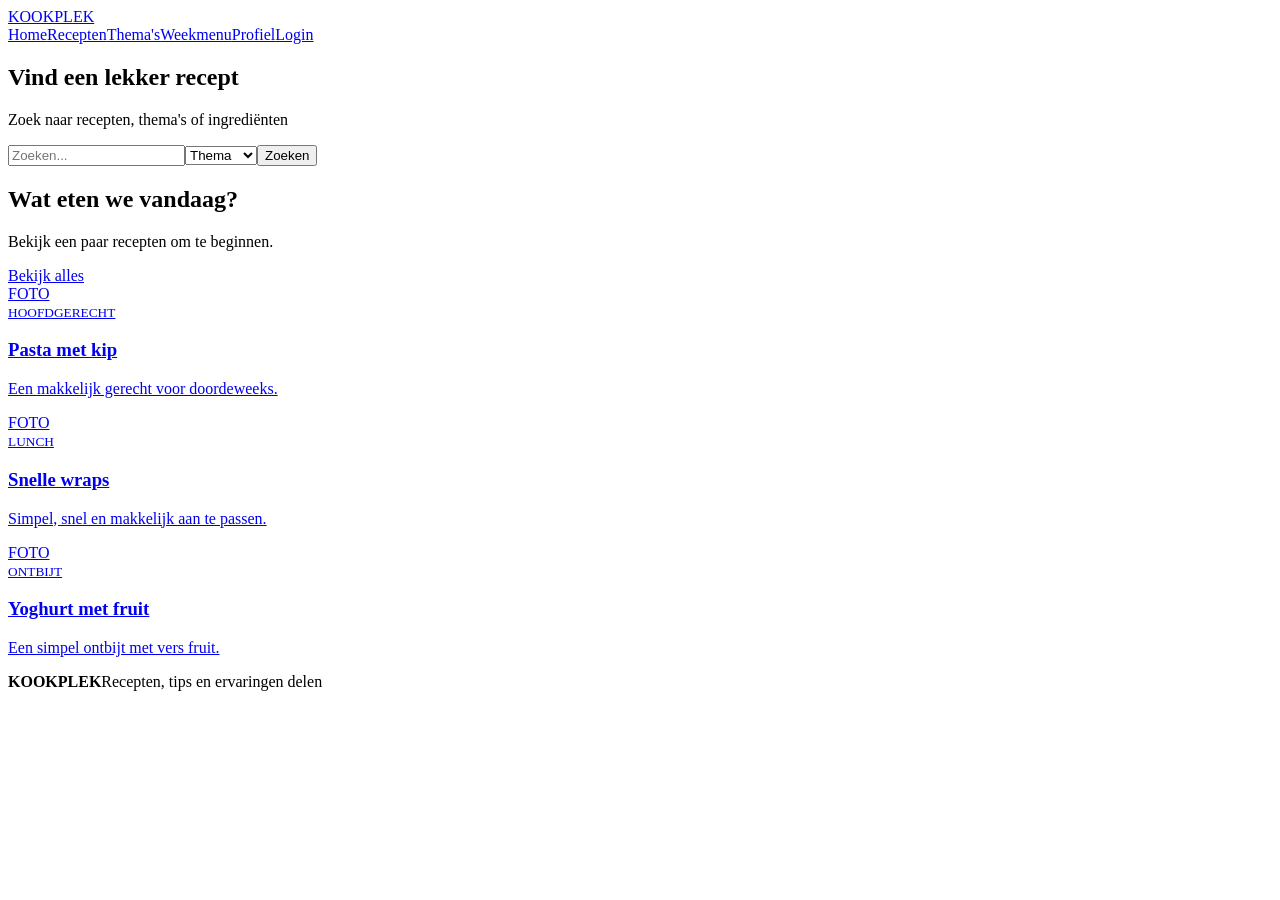
==== index.html @ 797f2d8d "Herbouw HTML website volgens wireframes" ====
<!DOCTYPE html><html lang="nl"><head><meta charset="UTF-8"><meta name="viewport" content="width=device-width,initial-scale=1.0"><title>Home | Kookplek</title><link rel="stylesheet" href="style.css"></head><body><header><div class="wrap nav"><a class="logo" href="index.html"><span class="logo-box"></span>KOOKPLEK</a><nav><a href="index.html">Home</a><a href="recepten.html">Recepten</a><a href="themas.html">Thema's</a><a href="weekmenu.html">Weekmenu</a><a href="profiel.html">Profiel</a><a class="login-link" href="login.html">Login</a></nav></div></header><main><section class="hero"><div class="wrap hero-inner"><h1>Vind een lekker recept</h1><p>Zoek naar recepten, thema's of ingrediënten</p><form class="search"><input type="text" placeholder="Zoeken..."><select><option>Thema</option><option>Snel</option><option>Gezond</option><option>Italiaans</option></select><button type="button">Zoeken</button></form></div></section><section class="section"><div class="wrap"><div class="title-row"><div><h2>Wat eten we vandaag?</h2><p>Bekijk een paar recepten om te beginnen.</p></div><a href="recepten.html">Bekijk alles</a></div><div class="cards three"><a class="card" href="recept-detail.html"><div class="photo">FOTO</div><div class="card-text"><small>HOOFDGERECHT</small><h3>Pasta met kip</h3><p>Een makkelijk gerecht voor doordeweeks.</p></div></a><a class="card" href="recept-detail.html"><div class="photo">FOTO</div><div class="card-text"><small>LUNCH</small><h3>Snelle wraps</h3><p>Simpel, snel en makkelijk aan te passen.</p></div></a><a class="card" href="recept-detail.html"><div class="photo">FOTO</div><div class="card-text"><small>ONTBIJT</small><h3>Yoghurt met fruit</h3><p>Een simpel ontbijt met vers fruit.</p></div></a></div></div></section></main><footer><div class="wrap footer"><strong>KOOKPLEK</strong><span>Recepten, tips en ervaringen delen</span></div></footer></body></html>
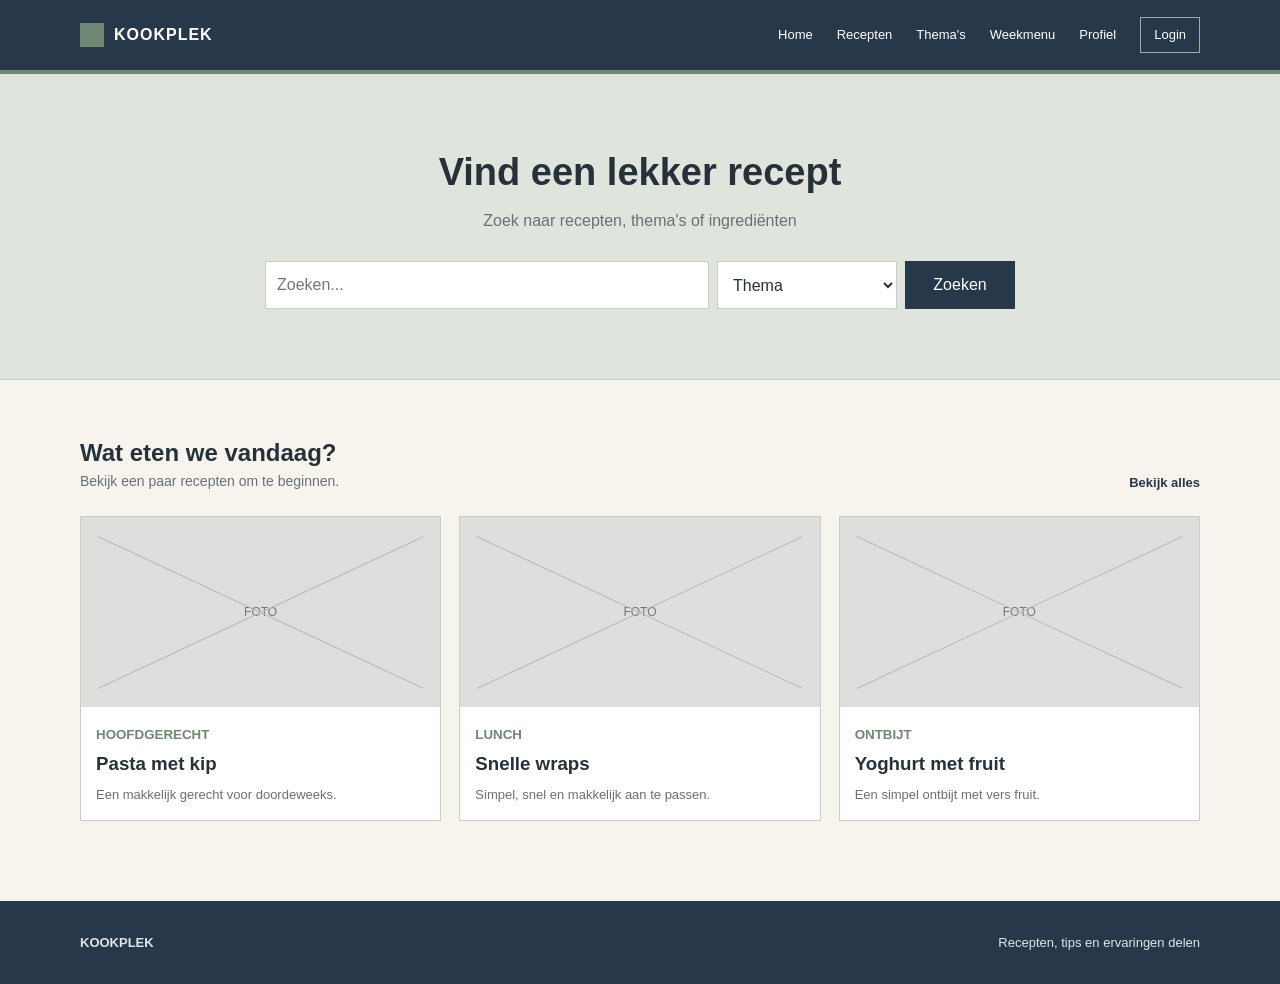
==== commit b2391a91: "Trigger GitHub Pages redeploy" ====
--- a/index.html
+++ b/index.html
@@ -1 +1,2 @@
-<!DOCTYPE html><html lang="nl"><head><meta charset="UTF-8"><meta name="viewport" content="width=device-width,initial-scale=1.0"><title>Home | Kookplek</title><link rel="stylesheet" href="style.css"></head><body><header><div class="wrap nav"><a class="logo" href="index.html"><span class="logo-box"></span>KOOKPLEK</a><nav><a href="index.html">Home</a><a href="recepten.html">Recepten</a><a href="themas.html">Thema's</a><a href="weekmenu.html">Weekmenu</a><a href="profiel.html">Profiel</a><a class="login-link" href="login.html">Login</a></nav></div></header><main><section class="hero"><div class="wrap hero-inner"><h1>Vind een lekker recept</h1><p>Zoek naar recepten, thema's of ingrediënten</p><form class="search"><input type="text" placeholder="Zoeken..."><select><option>Thema</option><option>Snel</option><option>Gezond</option><option>Italiaans</option></select><button type="button">Zoeken</button></form></div></section><section class="section"><div class="wrap"><div class="title-row"><div><h2>Wat eten we vandaag?</h2><p>Bekijk een paar recepten om te beginnen.</p></div><a href="recepten.html">Bekijk alles</a></div><div class="cards three"><a class="card" href="recept-detail.html"><div class="photo">FOTO</div><div class="card-text"><small>HOOFDGERECHT</small><h3>Pasta met kip</h3><p>Een makkelijk gerecht voor doordeweeks.</p></div></a><a class="card" href="recept-detail.html"><div class="photo">FOTO</div><div class="card-text"><small>LUNCH</small><h3>Snelle wraps</h3><p>Simpel, snel en makkelijk aan te passen.</p></div></a><a class="card" href="recept-detail.html"><div class="photo">FOTO</div><div class="card-text"><small>ONTBIJT</small><h3>Yoghurt met fruit</h3><p>Een simpel ontbijt met vers fruit.</p></div></a></div></div></section></main><footer><div class="wrap footer"><strong>KOOKPLEK</strong><span>Recepten, tips en ervaringen delen</span></div></footer></body></html>+<!DOCTYPE html><html lang="nl"><head><meta charset="UTF-8"><meta name="viewport" content="width=device-width,initial-scale=1.0"><title>Home | Kookplek</title><link rel="stylesheet" href="style.css"></head><body><header><div class="wrap nav"><a class="logo" href="index.html"><span class="logo-box"></span>KOOKPLEK</a><nav><a href="index.html">Home</a><a href="recepten.html">Recepten</a><a href="themas.html">Thema's</a><a href="weekmenu.html">Weekmenu</a><a href="profiel.html">Profiel</a><a class="login-link" href="login.html">Login</a></nav></div></header><main><section class="hero"><div class="wrap hero-inner"><h1>Vind een lekker recept</h1><p>Zoek naar recepten, thema's of ingrediënten</p><form class="search"><input type="text" placeholder="Zoeken..."><select><option>Thema</option><option>Snel</option><option>Gezond</option><option>Italiaans</option></select><button type="button">Zoeken</button></form></div></section><section class="section"><div class="wrap"><div class="title-row"><div><h2>Wat eten we vandaag?</h2><p>Bekijk een paar recepten om te beginnen.</p></div><a href="recepten.html">Bekijk alles</a></div><div class="cards three"><a class="card" href="recept-detail.html"><div class="photo">FOTO</div><div class="card-text"><small>HOOFDGERECHT</small><h3>Pasta met kip</h3><p>Een makkelijk gerecht voor doordeweeks.</p></div></a><a class="card" href="recept-detail.html"><div class="photo">FOTO</div><div class="card-text"><small>LUNCH</small><h3>Snelle wraps</h3><p>Simpel, snel en makkelijk aan te passen.</p></div></a><a class="card" href="recept-detail.html"><div class="photo">FOTO</div><div class="card-text"><small>ONTBIJT</small><h3>Yoghurt met fruit</h3><p>Een simpel ontbijt met vers fruit.</p></div></a></div></div></section></main><footer><div class="wrap footer"><strong>KOOKPLEK</strong><span>Recepten, tips en ervaringen delen</span></div></footer></body></html>
+<!-- redeploy: 2026-10-06 -->
--- a/style.css
+++ b/style.css
@@ -0,0 +1 @@
+:root{--navy:#26384a;--green:#6f8871;--sage:#dfe5dc;--sand:#eee8dc;--cream:#f7f4ed;--white:#fff;--text:#27313a;--muted:#697078;--border:#c9cec7;--red:#9a4d4d;--max:1120px}*{box-sizing:border-box}body{margin:0;font-family:Arial,Helvetica,sans-serif;background:var(--cream);color:var(--text);line-height:1.5}a{text-decoration:none;color:inherit}.wrap{width:min(var(--max),calc(100% - 40px));margin:auto}header{background:var(--navy);color:white;border-bottom:4px solid var(--green)}.nav{min-height:70px;display:flex;align-items:center;justify-content:space-between}.logo{font-weight:bold;letter-spacing:1px;display:flex;gap:10px;align-items:center}.logo-box{width:24px;height:24px;background:var(--green);display:block}nav{display:flex;gap:24px;align-items:center;font-size:13px}.login-link{border:1px solid #9eabb6;padding:7px 13px}.hero{background:var(--sage);padding:70px 0;text-align:center;border-bottom:1px solid var(--border)}.hero h1,.page-head h1{font-size:38px;margin:0 0 8px}.hero p,.page-head p{margin:0;color:var(--muted)}.search{max-width:750px;margin:28px auto 0;display:grid;grid-template-columns:1fr 180px 110px;gap:8px}input,select,textarea{font:inherit;width:100%;padding:11px;border:1px solid var(--border);background:white;color:var(--text)}button{font:inherit;padding:11px 18px;border:0;background:var(--navy);color:white;cursor:pointer}button:hover{background:#182938}.section{padding:55px 0}.page-head{padding:42px 0;text-align:center;background:var(--sand);border-bottom:1px solid var(--border)}.title-row{display:flex;justify-content:space-between;align-items:end;margin-bottom:24px}.title-row h2,.title-row p{margin:0}.title-row p{color:var(--muted);font-size:14px}.title-row>a,.back{color:var(--navy);font-weight:bold;font-size:13px}.cards{display:grid;gap:18px}.three{grid-template-columns:repeat(3,1fr)}.four{grid-template-columns:repeat(4,1fr)}.card{background:white;border:1px solid var(--border)}.photo,.detail-photo,.banner-photo,.mini-photo{display:grid;place-items:center;background:#dedfdc;color:#777;font-size:12px;position:relative;overflow:hidden}.photo:before,.detail-photo:before,.banner-photo:before,.mini-photo:before,.photo:after,.detail-photo:after,.banner-photo:after,.mini-photo:after{content:"";position:absolute;left:0;top:50%;width:100%;height:1px;background:#b8bbb7}.photo:before,.detail-photo:before,.banner-photo:before,.mini-photo:before{transform:rotate(25deg)}.photo:after,.detail-photo:after,.banner-photo:after,.mini-photo:after{transform:rotate(-25deg)}.photo{height:190px}.card-text{padding:15px}.card-text h3{margin:4px 0 7px}.card-text p{margin:0;color:var(--muted);font-size:13px}.card-text small,.detail small{color:var(--green);font-weight:bold}.banner-photo{height:210px;margin-bottom:20px}.filters{display:grid;grid-template-columns:1fr repeat(3,160px) 70px;gap:8px;margin-bottom:25px}.pills{display:flex;gap:9px;flex-wrap:wrap;margin-bottom:25px}.pills button{background:var(--sage);color:var(--text);border:1px solid var(--border);padding:8px 16px}.detail{display:grid;grid-template-columns:1.1fr 1fr;gap:45px;align-items:center;margin-top:25px}.detail-photo{height:370px}.detail h1{font-size:35px;margin:7px 0}.detail p{color:var(--muted)}.info-row{display:grid;grid-template-columns:repeat(3,1fr);gap:8px;margin-top:25px}.info-row div{background:white;border:1px solid var(--border);padding:12px}.info-row span,.info-row b{display:block}.info-row span{font-size:11px;color:var(--muted)}.recipe-info{display:grid;grid-template-columns:1fr 1.7fr;gap:70px;margin-top:45px}.recipe-info li{padding:7px 0;border-bottom:1px solid var(--border)}.week{display:grid;grid-template-columns:repeat(5,1fr);gap:14px}.day{background:white;border:1px solid var(--border);padding:12px}.day .photo{height:150px;margin:10px 0}.day p{margin:0;color:var(--muted)}.download-box{display:flex;justify-content:space-between;align-items:center;background:var(--sage);border:1px solid var(--border);padding:14px;margin-top:22px}.login-layout{min-height:600px;display:grid;grid-template-columns:1fr 1.25fr 1fr;gap:50px;align-items:center}.side-block{display:grid;gap:20px;text-align:center;color:var(--muted);font-size:13px}.mini-photo{height:110px}.form-box{background:white;border:1px solid var(--border);padding:30px}.form-box h1,.form-box h2{margin-top:0}.form-box label{display:block;font-size:13px;font-weight:bold;margin:15px 0 5px}.form-box button{margin-top:18px}.form-box a{color:var(--navy);font-weight:bold}.form-page{min-height:600px;display:grid;place-items:center;padding:50px 20px}.register{width:min(430px,100%)}textarea{min-height:115px;resize:vertical}.profile-grid{display:grid;grid-template-columns:1fr 1fr;gap:50px;align-items:start}.manage{display:flex;justify-content:space-between;gap:15px;padding:15px 0;border-bottom:1px solid var(--border)}.manage span{display:block;font-size:12px;color:var(--muted)}.manage a{font-size:12px;color:var(--navy);margin-left:10px}.manage .delete{color:var(--red)}footer{background:var(--navy);color:#dfe5e8;padding:32px 0;margin-top:25px}.footer{display:flex;justify-content:space-between;font-size:13px}@media(max-width:850px){.nav{align-items:flex-start;flex-direction:column;padding:18px 0}.nav nav{flex-wrap:wrap;gap:12px 18px}.search,.filters,.detail,.recipe-info,.login-layout,.profile-grid{grid-template-columns:1fr}.three,.four{grid-template-columns:repeat(2,1fr)}.week{grid-template-columns:repeat(2,1fr)}.side-block{display:none}}@media(max-width:520px){.three,.four,.week,.info-row{grid-template-columns:1fr}.title-row,.footer,.download-box{align-items:flex-start;flex-direction:column;gap:12px}.hero h1,.page-head h1{font-size:30px}}
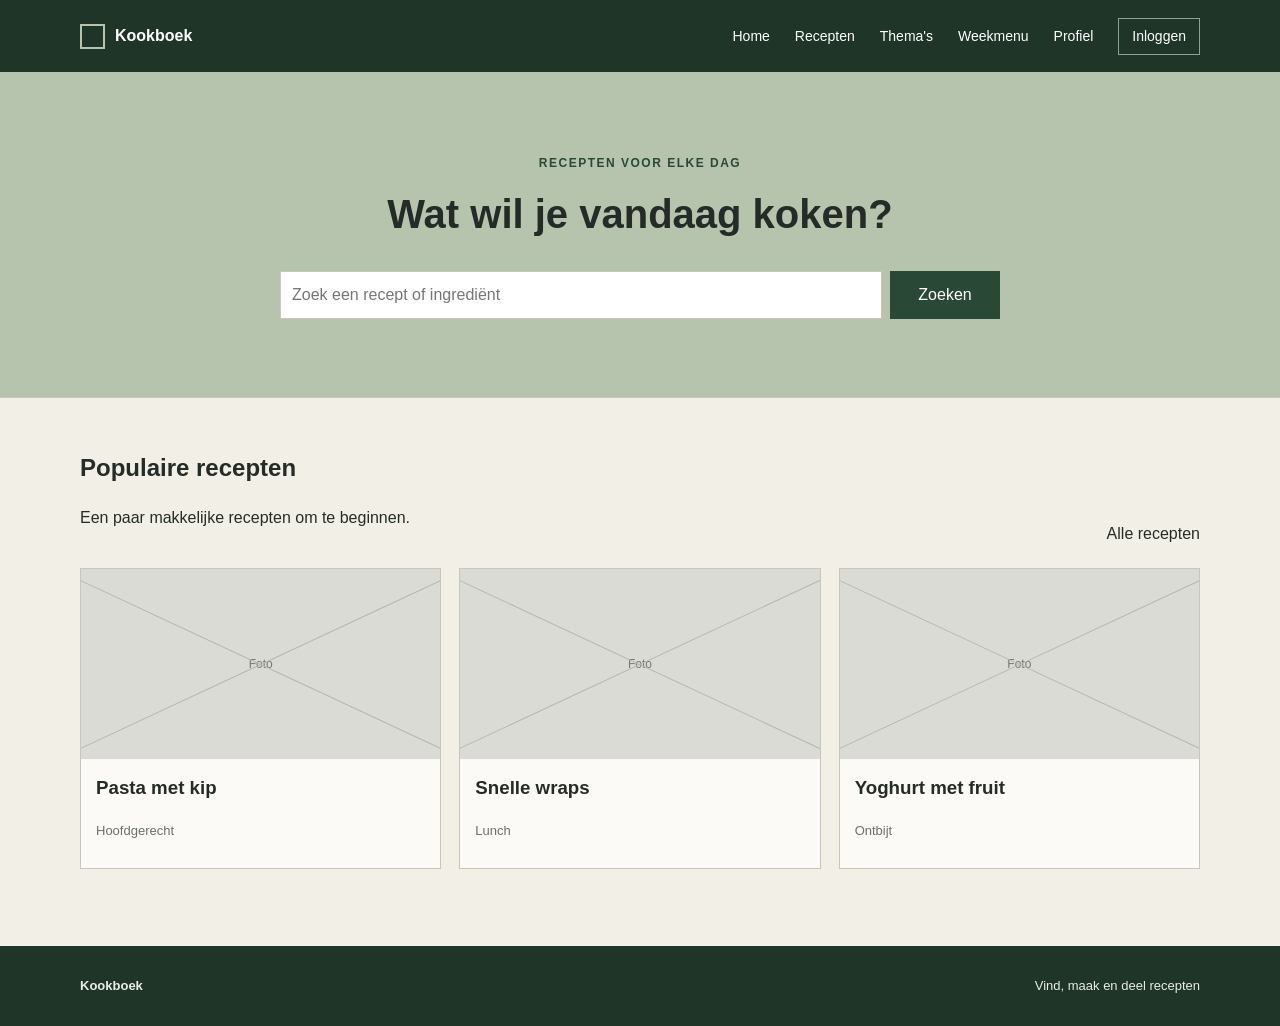
==== commit ab4ae4d1: "Herbouw pagina volgens wireframe" ====
--- a/index.html
+++ b/index.html
@@ -1,2 +1 @@
-<!DOCTYPE html><html lang="nl"><head><meta charset="UTF-8"><meta name="viewport" content="width=device-width,initial-scale=1.0"><title>Home | Kookplek</title><link rel="stylesheet" href="style.css"></head><body><header><div class="wrap nav"><a class="logo" href="index.html"><span class="logo-box"></span>KOOKPLEK</a><nav><a href="index.html">Home</a><a href="recepten.html">Recepten</a><a href="themas.html">Thema's</a><a href="weekmenu.html">Weekmenu</a><a href="profiel.html">Profiel</a><a class="login-link" href="login.html">Login</a></nav></div></header><main><section class="hero"><div class="wrap hero-inner"><h1>Vind een lekker recept</h1><p>Zoek naar recepten, thema's of ingrediënten</p><form class="search"><input type="text" placeholder="Zoeken..."><select><option>Thema</option><option>Snel</option><option>Gezond</option><option>Italiaans</option></select><button type="button">Zoeken</button></form></div></section><section class="section"><div class="wrap"><div class="title-row"><div><h2>Wat eten we vandaag?</h2><p>Bekijk een paar recepten om te beginnen.</p></div><a href="recepten.html">Bekijk alles</a></div><div class="cards three"><a class="card" href="recept-detail.html"><div class="photo">FOTO</div><div class="card-text"><small>HOOFDGERECHT</small><h3>Pasta met kip</h3><p>Een makkelijk gerecht voor doordeweeks.</p></div></a><a class="card" href="recept-detail.html"><div class="photo">FOTO</div><div class="card-text"><small>LUNCH</small><h3>Snelle wraps</h3><p>Simpel, snel en makkelijk aan te passen.</p></div></a><a class="card" href="recept-detail.html"><div class="photo">FOTO</div><div class="card-text"><small>ONTBIJT</small><h3>Yoghurt met fruit</h3><p>Een simpel ontbijt met vers fruit.</p></div></a></div></div></section></main><footer><div class="wrap footer"><strong>KOOKPLEK</strong><span>Recepten, tips en ervaringen delen</span></div></footer></body></html>
-<!-- redeploy: 2026-10-06 -->
+<!doctype html><html lang="nl"><head><meta charset="UTF-8"><meta name="viewport" content="width=device-width,initial-scale=1"><title>Home | Kookboek</title><link rel="stylesheet" href="style.css"></head><body><header><div class="wrap nav"><a class="logo" href="index.html"><span class="logo-box"></span>Kookboek</a><nav><a href="index.html">Home</a><a href="recepten.html">Recepten</a><a href="themas.html">Thema's</a><a href="weekmenu.html">Weekmenu</a><a href="profiel.html">Profiel</a><a class="login-link" href="login.html">Inloggen</a></nav></div></header><main><section class="hero"><div class="wrap"><p class="eyebrow">RECEPTEN VOOR ELKE DAG</p><h1>Wat wil je vandaag koken?</h1><form class="search"><input placeholder="Zoek een recept of ingrediënt"><button type="button">Zoeken</button></form></div></section><section class="section"><div class="wrap"><div class="title-row"><div><h2>Populaire recepten</h2><p>Een paar makkelijke recepten om te beginnen.</p></div><a href="recepten.html">Alle recepten</a></div><div class="cards three"><a class="card" href="recept-detail.html"><div class="photo">Foto</div><div class="card-text"><h3>Pasta met kip</h3><p>Hoofdgerecht</p></div></a><a class="card" href="recept-detail.html"><div class="photo">Foto</div><div class="card-text"><h3>Snelle wraps</h3><p>Lunch</p></div></a><a class="card" href="recept-detail.html"><div class="photo">Foto</div><div class="card-text"><h3>Yoghurt met fruit</h3><p>Ontbijt</p></div></a></div></div></section></main><footer><div class="wrap footer"><strong>Kookboek</strong><span>Vind, maak en deel recepten</span></div></footer></body></html>
--- a/style.css
+++ b/style.css
@@ -1 +1,26 @@
-:root{--navy:#26384a;--green:#6f8871;--sage:#dfe5dc;--sand:#eee8dc;--cream:#f7f4ed;--white:#fff;--text:#27313a;--muted:#697078;--border:#c9cec7;--red:#9a4d4d;--max:1120px}*{box-sizing:border-box}body{margin:0;font-family:Arial,Helvetica,sans-serif;background:var(--cream);color:var(--text);line-height:1.5}a{text-decoration:none;color:inherit}.wrap{width:min(var(--max),calc(100% - 40px));margin:auto}header{background:var(--navy);color:white;border-bottom:4px solid var(--green)}.nav{min-height:70px;display:flex;align-items:center;justify-content:space-between}.logo{font-weight:bold;letter-spacing:1px;display:flex;gap:10px;align-items:center}.logo-box{width:24px;height:24px;background:var(--green);display:block}nav{display:flex;gap:24px;align-items:center;font-size:13px}.login-link{border:1px solid #9eabb6;padding:7px 13px}.hero{background:var(--sage);padding:70px 0;text-align:center;border-bottom:1px solid var(--border)}.hero h1,.page-head h1{font-size:38px;margin:0 0 8px}.hero p,.page-head p{margin:0;color:var(--muted)}.search{max-width:750px;margin:28px auto 0;display:grid;grid-template-columns:1fr 180px 110px;gap:8px}input,select,textarea{font:inherit;width:100%;padding:11px;border:1px solid var(--border);background:white;color:var(--text)}button{font:inherit;padding:11px 18px;border:0;background:var(--navy);color:white;cursor:pointer}button:hover{background:#182938}.section{padding:55px 0}.page-head{padding:42px 0;text-align:center;background:var(--sand);border-bottom:1px solid var(--border)}.title-row{display:flex;justify-content:space-between;align-items:end;margin-bottom:24px}.title-row h2,.title-row p{margin:0}.title-row p{color:var(--muted);font-size:14px}.title-row>a,.back{color:var(--navy);font-weight:bold;font-size:13px}.cards{display:grid;gap:18px}.three{grid-template-columns:repeat(3,1fr)}.four{grid-template-columns:repeat(4,1fr)}.card{background:white;border:1px solid var(--border)}.photo,.detail-photo,.banner-photo,.mini-photo{display:grid;place-items:center;background:#dedfdc;color:#777;font-size:12px;position:relative;overflow:hidden}.photo:before,.detail-photo:before,.banner-photo:before,.mini-photo:before,.photo:after,.detail-photo:after,.banner-photo:after,.mini-photo:after{content:"";position:absolute;left:0;top:50%;width:100%;height:1px;background:#b8bbb7}.photo:before,.detail-photo:before,.banner-photo:before,.mini-photo:before{transform:rotate(25deg)}.photo:after,.detail-photo:after,.banner-photo:after,.mini-photo:after{transform:rotate(-25deg)}.photo{height:190px}.card-text{padding:15px}.card-text h3{margin:4px 0 7px}.card-text p{margin:0;color:var(--muted);font-size:13px}.card-text small,.detail small{color:var(--green);font-weight:bold}.banner-photo{height:210px;margin-bottom:20px}.filters{display:grid;grid-template-columns:1fr repeat(3,160px) 70px;gap:8px;margin-bottom:25px}.pills{display:flex;gap:9px;flex-wrap:wrap;margin-bottom:25px}.pills button{background:var(--sage);color:var(--text);border:1px solid var(--border);padding:8px 16px}.detail{display:grid;grid-template-columns:1.1fr 1fr;gap:45px;align-items:center;margin-top:25px}.detail-photo{height:370px}.detail h1{font-size:35px;margin:7px 0}.detail p{color:var(--muted)}.info-row{display:grid;grid-template-columns:repeat(3,1fr);gap:8px;margin-top:25px}.info-row div{background:white;border:1px solid var(--border);padding:12px}.info-row span,.info-row b{display:block}.info-row span{font-size:11px;color:var(--muted)}.recipe-info{display:grid;grid-template-columns:1fr 1.7fr;gap:70px;margin-top:45px}.recipe-info li{padding:7px 0;border-bottom:1px solid var(--border)}.week{display:grid;grid-template-columns:repeat(5,1fr);gap:14px}.day{background:white;border:1px solid var(--border);padding:12px}.day .photo{height:150px;margin:10px 0}.day p{margin:0;color:var(--muted)}.download-box{display:flex;justify-content:space-between;align-items:center;background:var(--sage);border:1px solid var(--border);padding:14px;margin-top:22px}.login-layout{min-height:600px;display:grid;grid-template-columns:1fr 1.25fr 1fr;gap:50px;align-items:center}.side-block{display:grid;gap:20px;text-align:center;color:var(--muted);font-size:13px}.mini-photo{height:110px}.form-box{background:white;border:1px solid var(--border);padding:30px}.form-box h1,.form-box h2{margin-top:0}.form-box label{display:block;font-size:13px;font-weight:bold;margin:15px 0 5px}.form-box button{margin-top:18px}.form-box a{color:var(--navy);font-weight:bold}.form-page{min-height:600px;display:grid;place-items:center;padding:50px 20px}.register{width:min(430px,100%)}textarea{min-height:115px;resize:vertical}.profile-grid{display:grid;grid-template-columns:1fr 1fr;gap:50px;align-items:start}.manage{display:flex;justify-content:space-between;gap:15px;padding:15px 0;border-bottom:1px solid var(--border)}.manage span{display:block;font-size:12px;color:var(--muted)}.manage a{font-size:12px;color:var(--navy);margin-left:10px}.manage .delete{color:var(--red)}footer{background:var(--navy);color:#dfe5e8;padding:32px 0;margin-top:25px}.footer{display:flex;justify-content:space-between;font-size:13px}@media(max-width:850px){.nav{align-items:flex-start;flex-direction:column;padding:18px 0}.nav nav{flex-wrap:wrap;gap:12px 18px}.search,.filters,.detail,.recipe-info,.login-layout,.profile-grid{grid-template-columns:1fr}.three,.four{grid-template-columns:repeat(2,1fr)}.week{grid-template-columns:repeat(2,1fr)}.side-block{display:none}}@media(max-width:520px){.three,.four,.week,.info-row{grid-template-columns:1fr}.title-row,.footer,.download-box{align-items:flex-start;flex-direction:column;gap:12px}.hero h1,.page-head h1{font-size:30px}}+/* 1. STYLE GUIDE */
+:root{--primary:#294936;--primary-dark:#1e3528;--secondary:#b7c4ad;--background:#f2efe7;--surface:#fbfaf6;--surface-alt:#e4e0d5;--text:#252b27;--muted:#6b706c;--border:#c9c7bd;--danger:#8a3f3f;--container:1120px}
+/* 2. RESET & BASE */
+*{box-sizing:border-box}body{margin:0;background:var(--background);color:var(--text);font-family:Arial,Helvetica,sans-serif;line-height:1.5}h1,h2,h3,p{margin-top:0}a{color:inherit;text-decoration:none}button,input,select,textarea{font:inherit}.container,.wrap{width:min(var(--container),calc(100% - 40px));margin:auto}
+/* 3. HEADER */
+.site-header,header{background:var(--primary-dark);color:#fff;border-bottom:4px solid var(--secondary)}.header-row,.nav{min-height:72px;display:flex;align-items:center;justify-content:space-between;gap:30px}.brand,.logo{display:flex;align-items:center;gap:10px;font-weight:700}.brand-mark,.logo-box{width:25px;height:25px;border:2px solid var(--secondary);display:block}.main-nav,nav{display:flex;align-items:center;gap:25px;font-size:14px}.nav-login,.login-link{border:1px solid #8da094;padding:7px 13px}
+/* 4. LAYOUT */
+.content-section,.section{padding:52px 0}.page-intro,.page-head{padding:42px 0;background:var(--surface-alt);border-bottom:1px solid var(--border);text-align:center}.page-intro h1,.page-head h1,.home-hero h1,.hero h1{font-size:40px;margin-bottom:7px}.eyebrow{font-size:12px;font-weight:700;letter-spacing:1.5px;color:var(--primary)}button,.button{border:0;background:var(--primary);color:#fff;padding:11px 18px;cursor:pointer}
+/* 5. HOME */
+.home-hero,.hero{padding:78px 0;background:var(--secondary);text-align:center;border-bottom:1px solid var(--border)}.hero-search,.search{max-width:720px;margin:27px auto 0;display:grid;grid-template-columns:1fr 110px;gap:8px}.section-heading,.title-row{display:flex;align-items:end;justify-content:space-between;gap:20px;margin-bottom:22px}
+/* 6. FORMS */
+input,select,textarea{width:100%;border:1px solid var(--border);background:#fff;padding:11px}.form-panel,.form-box{background:var(--surface);border:1px solid var(--border);padding:30px}.form-panel label,.form-box label{display:block;font-size:13px;font-weight:700;margin:15px 0 5px}.form-panel textarea,.form-box textarea,textarea{min-height:115px;resize:vertical}.form-panel button,.form-box button{margin-top:18px}.filter-bar,.filters{display:grid;grid-template-columns:1fr 160px 170px 100px;gap:8px;margin:20px 0 28px}
+/* 7. CARDS */
+.card-grid,.cards{display:grid;gap:18px}.grid-3,.three{grid-template-columns:repeat(3,1fr)}.grid-4,.four{grid-template-columns:repeat(4,1fr)}.recipe-card,.theme-card,.day-card,.card{background:var(--surface);border:1px solid var(--border)}.card-body,.card-text{padding:15px}.card-body p,.card-text p{font-size:13px;color:var(--muted)}.image-placeholder,.photo,.detail-photo,.banner-photo,.mini-photo{height:190px;background:#dadbd5;position:relative;display:grid;place-items:center;overflow:hidden;color:#777;font-size:12px}.image-placeholder:before,.image-placeholder:after,.photo:before,.photo:after,.detail-photo:before,.detail-photo:after,.banner-photo:before,.banner-photo:after,.mini-photo:before,.mini-photo:after{content:"";position:absolute;left:-10%;top:50%;width:120%;height:1px;background:#b7b9b3}.image-placeholder:before,.photo:before,.detail-photo:before,.banner-photo:before,.mini-photo:before{transform:rotate(25deg)}.image-placeholder:after,.photo:after,.detail-photo:after,.banner-photo:after,.mini-photo:after{transform:rotate(-25deg)}
+/* 8. LOGIN */
+.login-page{padding:55px 0}.login-wireframe,.login-layout{min-height:530px;display:grid;grid-template-columns:1fr 1.2fr 1fr;gap:45px;align-items:center}.login-side,.side-block{text-align:center;color:var(--muted);font-size:13px}.single-form-page,.form-page{min-height:610px;padding:55px 20px;display:grid;place-items:center}.register-panel,.register{width:min(430px,100%)}
+/* 9. RECIPE DETAIL */
+.recipe-top,.detail{display:grid;grid-template-columns:1.1fr 1fr;gap:45px;align-items:center}.recipe-top>.image-placeholder,.detail-photo{height:380px}.recipe-meta,.info-row{display:grid;grid-template-columns:repeat(3,1fr);gap:8px;margin-top:25px}.recipe-meta div,.info-row div{background:var(--surface);border:1px solid var(--border);padding:12px}.recipe-columns,.recipe-info{display:grid;grid-template-columns:1fr 1.7fr;gap:70px;margin-top:45px}
+/* 10. WEEKMENU */
+.week-grid,.week{display:grid;grid-template-columns:repeat(5,1fr);gap:13px}.day-card,.day{padding:12px}.day-card .image-placeholder,.day .photo{height:140px}.week-download,.download-box{margin-top:22px;background:var(--surface-alt);border:1px solid var(--border);padding:16px;display:flex;align-items:center;justify-content:space-between}
+/* 11. PROFILE */
+.profile-layout,.profile-grid{display:grid;grid-template-columns:1fr 1fr;gap:50px}.manage-item,.manage{display:flex;justify-content:space-between;border-bottom:1px solid var(--border);padding:15px 0}
+/* 12. FOOTER */
+.site-footer,footer{background:var(--primary-dark);color:#e7ece8;padding:30px 0;margin-top:25px}.footer-row,.footer{display:flex;justify-content:space-between;font-size:13px}
+/* 13. RESPONSIVE */
+@media(max-width:850px){.header-row,.nav{padding:18px 0;align-items:flex-start;flex-direction:column}.main-nav,nav{flex-wrap:wrap}.grid-4,.grid-3,.four,.three{grid-template-columns:repeat(2,1fr)}.filter-bar,.filters,.login-wireframe,.login-layout,.recipe-top,.detail,.recipe-columns,.recipe-info,.profile-layout,.profile-grid{grid-template-columns:1fr}.week-grid,.week{grid-template-columns:repeat(2,1fr)}}@media(max-width:540px){.hero-search,.search,.grid-3,.grid-4,.three,.four,.week-grid,.week,.recipe-meta,.info-row{grid-template-columns:1fr}.section-heading,.title-row,.week-download,.download-box,.footer-row,.footer{align-items:flex-start;flex-direction:column}}
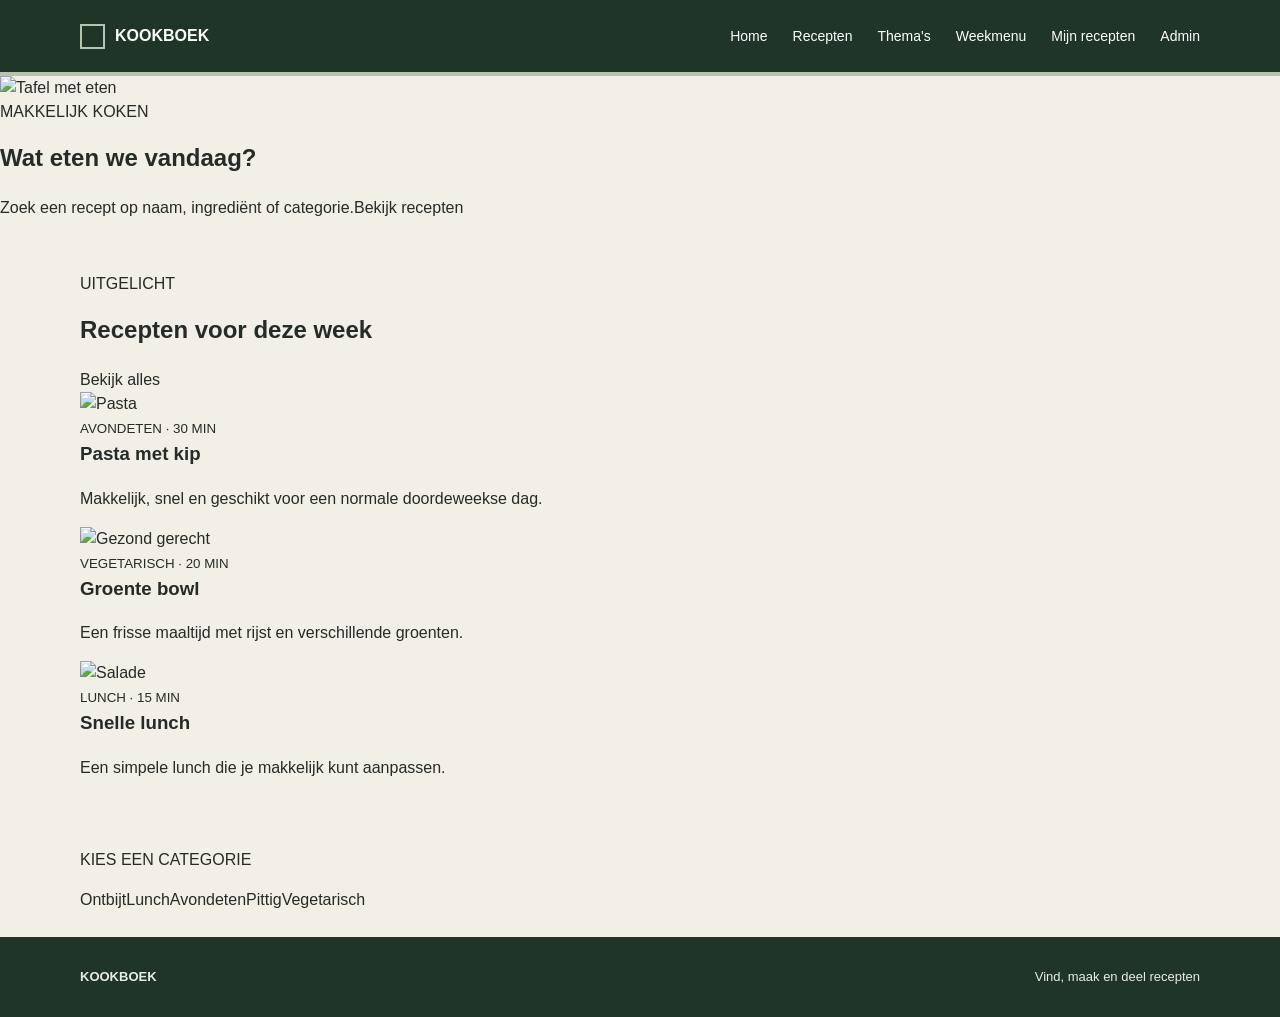
==== commit 90212f65: "Visuele redesign recepten website" ====
--- a/index.html
+++ b/index.html
@@ -1 +1 @@
-<!doctype html><html lang="nl"><head><meta charset="UTF-8"><meta name="viewport" content="width=device-width,initial-scale=1"><title>Home | Kookboek</title><link rel="stylesheet" href="style.css"></head><body><header><div class="wrap nav"><a class="logo" href="index.html"><span class="logo-box"></span>Kookboek</a><nav><a href="index.html">Home</a><a href="recepten.html">Recepten</a><a href="themas.html">Thema's</a><a href="weekmenu.html">Weekmenu</a><a href="profiel.html">Profiel</a><a class="login-link" href="login.html">Inloggen</a></nav></div></header><main><section class="hero"><div class="wrap"><p class="eyebrow">RECEPTEN VOOR ELKE DAG</p><h1>Wat wil je vandaag koken?</h1><form class="search"><input placeholder="Zoek een recept of ingrediënt"><button type="button">Zoeken</button></form></div></section><section class="section"><div class="wrap"><div class="title-row"><div><h2>Populaire recepten</h2><p>Een paar makkelijke recepten om te beginnen.</p></div><a href="recepten.html">Alle recepten</a></div><div class="cards three"><a class="card" href="recept-detail.html"><div class="photo">Foto</div><div class="card-text"><h3>Pasta met kip</h3><p>Hoofdgerecht</p></div></a><a class="card" href="recept-detail.html"><div class="photo">Foto</div><div class="card-text"><h3>Snelle wraps</h3><p>Lunch</p></div></a><a class="card" href="recept-detail.html"><div class="photo">Foto</div><div class="card-text"><h3>Yoghurt met fruit</h3><p>Ontbijt</p></div></a></div></div></section></main><footer><div class="wrap footer"><strong>Kookboek</strong><span>Vind, maak en deel recepten</span></div></footer></body></html>+<!doctype html><html lang="nl"><head><meta charset="UTF-8"><meta name="viewport" content="width=device-width,initial-scale=1"><title>Kookboek</title><link rel="stylesheet" href="style.css"></head><body><header class="site-header"><div class="wrap nav"><a class="logo" href="index.html"><span class="logo-box"></span>KOOKBOEK</a><nav><a href="index.html">Home</a><a href="recepten.html">Recepten</a><a href="themas.html">Thema's</a><a href="weekmenu.html">Weekmenu</a><a href="profiel.html">Mijn recepten</a><a href="admin.html">Admin</a></nav></div></header><main><section class="home-visual"><img src="https://images.pexels.com/photos/1640777/pexels-photo-1640777.jpeg?auto=compress&cs=tinysrgb&w=1600" alt="Tafel met eten"><div class="home-overlay"><p>MAKKELIJK KOKEN</p><h1>Wat eten we vandaag?</h1><span>Zoek een recept op naam, ingrediënt of categorie.</span><a class="main-button" href="recepten.html">Bekijk recepten</a></div></section><section class="section"><div class="wrap"><div class="section-title"><div><p class="kicker">UITGELICHT</p><h2>Recepten voor deze week</h2></div><a href="recepten.html">Bekijk alles</a></div><div class="visual-grid"><a class="food-card" href="recept-detail.html"><img src="https://images.pexels.com/photos/1279330/pexels-photo-1279330.jpeg?auto=compress&cs=tinysrgb&w=800" alt="Pasta"><div><small>AVONDETEN · 30 MIN</small><h3>Pasta met kip</h3><p>Makkelijk, snel en geschikt voor een normale doordeweekse dag.</p></div></a><a class="food-card" href="recept-detail.html"><img src="https://images.pexels.com/photos/1640772/pexels-photo-1640772.jpeg?auto=compress&cs=tinysrgb&w=800" alt="Gezond gerecht"><div><small>VEGETARISCH · 20 MIN</small><h3>Groente bowl</h3><p>Een frisse maaltijd met rijst en verschillende groenten.</p></div></a><a class="food-card" href="recept-detail.html"><img src="https://images.pexels.com/photos/2097090/pexels-photo-2097090.jpeg?auto=compress&cs=tinysrgb&w=800" alt="Salade"><div><small>LUNCH · 15 MIN</small><h3>Snelle lunch</h3><p>Een simpele lunch die je makkelijk kunt aanpassen.</p></div></a></div></div></section><section class="category-strip"><div class="wrap"><p class="kicker">KIES EEN CATEGORIE</p><div class="category-links"><a href="recepten.html">Ontbijt</a><a href="recepten.html">Lunch</a><a href="recepten.html">Avondeten</a><a href="recepten.html">Pittig</a><a href="recepten.html">Vegetarisch</a></div></div></section></main><footer><div class="wrap footer"><strong>KOOKBOEK</strong><span>Vind, maak en deel recepten</span></div></footer></body></html>
--- a/style.css
+++ b/style.css
@@ -23,4 +23,7 @@
 /* 12. FOOTER */
 .site-footer,footer{background:var(--primary-dark);color:#e7ece8;padding:30px 0;margin-top:25px}.footer-row,.footer{display:flex;justify-content:space-between;font-size:13px}
 /* 13. RESPONSIVE */
-@media(max-width:850px){.header-row,.nav{padding:18px 0;align-items:flex-start;flex-direction:column}.main-nav,nav{flex-wrap:wrap}.grid-4,.grid-3,.four,.three{grid-template-columns:repeat(2,1fr)}.filter-bar,.filters,.login-wireframe,.login-layout,.recipe-top,.detail,.recipe-columns,.recipe-info,.profile-layout,.profile-grid{grid-template-columns:1fr}.week-grid,.week{grid-template-columns:repeat(2,1fr)}}@media(max-width:540px){.hero-search,.search,.grid-3,.grid-4,.three,.four,.week-grid,.week,.recipe-meta,.info-row{grid-template-columns:1fr}.section-heading,.title-row,.week-download,.download-box,.footer-row,.footer{align-items:flex-start;flex-direction:column}}+@media(max-width:850px){.header-row,.nav{padding:18px 0;align-items:flex-start;flex-direction:column}.main-nav,nav{flex-wrap:wrap}.grid-4,.grid-3,.four,.three{grid-template-columns:repeat(2,1fr)}.filter-bar,.filters,.login-wireframe,.login-layout,.recipe-top,.detail,.recipe-columns,.recipe-info,.profile-layout,.profile-grid{grid-template-columns:1fr}.week-grid,.week{grid-template-columns:repeat(2,1fr)}}@media(max-width:540px){.hero-search,.search,.grid-3,.grid-4,.three,.four,.week-grid,.week,.recipe-meta,.info-row{grid-template-columns:1fr}.section-heading,.title-row,.week-download,.download-box,.footer-row,.footer{align-items:flex-start;flex-direction:column}}
+/* 14. REAL RECIPE MEDIA & BLOG */
+.recipe-real img{width:100%;height:210px;object-fit:cover;display:block}.recipe-real .card-text span{font-size:12px;font-weight:700;color:var(--primary)}.recipe-real .card-text a{font-size:13px;font-weight:700;color:var(--primary)}.hero-food,.blog-block img{width:100%;display:block;object-fit:cover}.hero-food{height:430px;margin:22px 0}.blog-recipe{max-width:850px}.blog-recipe>h1{font-size:40px;margin-bottom:18px}.blog-block{margin:42px 0}.blog-block p{font-size:17px;line-height:1.75}.blog-block img{max-height:480px;margin-top:20px}.photo-credit{font-size:12px;color:var(--muted)}.admin-row button,.manage button{padding:8px 12px;background:var(--danger)}.admin-row{align-items:center}
+@media(max-width:540px){.hero-food{height:260px}.blog-recipe>h1{font-size:30px}.recipe-real img{height:180px}}
